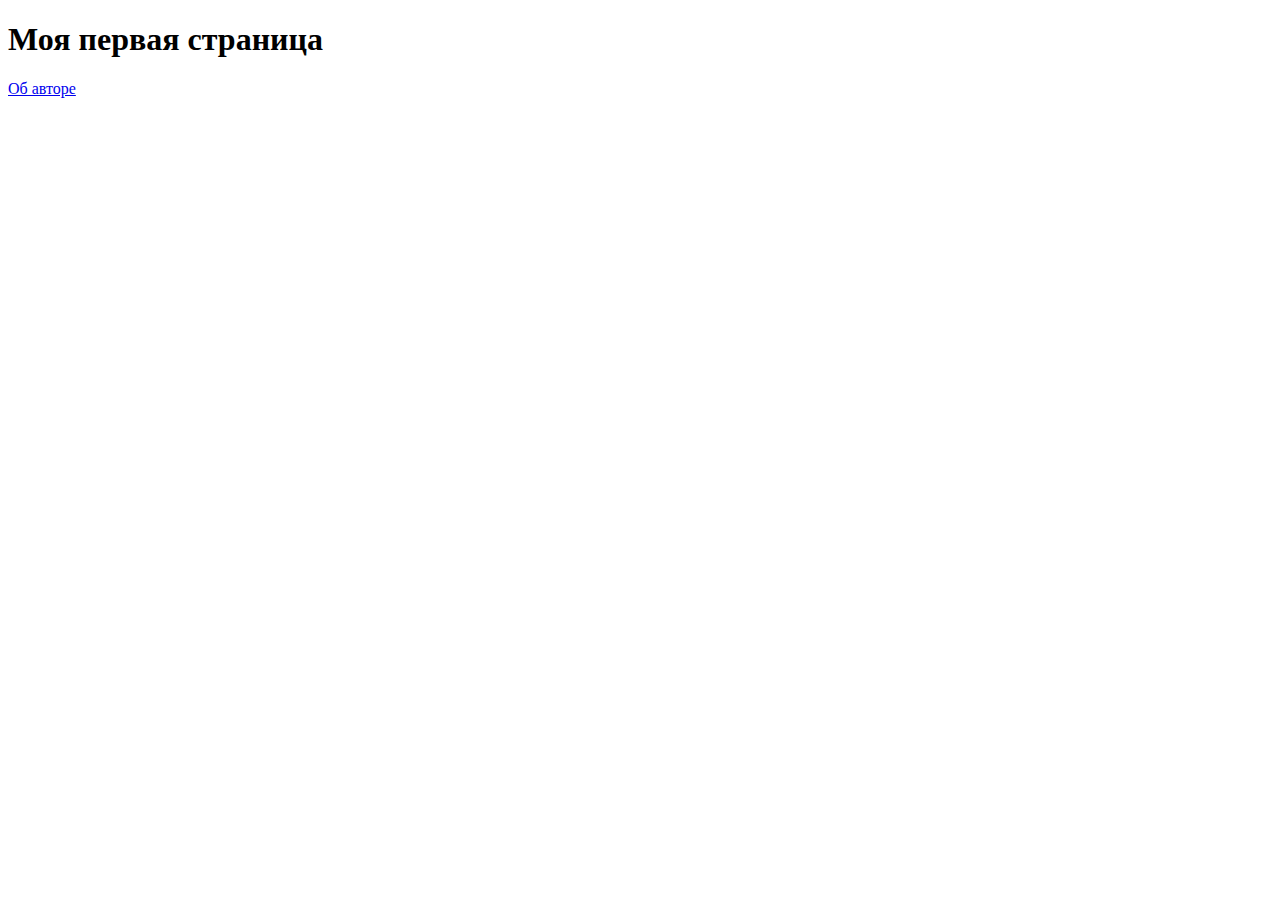
==== index.html @ d6706327 "did second homework" ====
<!DOCTYPE html>
<html lang="en">
  <head>
    <meta charset="UTF-8" />
    <title>Title</title>
  </head>
  <body>
    <h1>Моя первая страница</h1>
    <p><a href="about/index.html">Об авторе</a></p>
  </body>
</html>
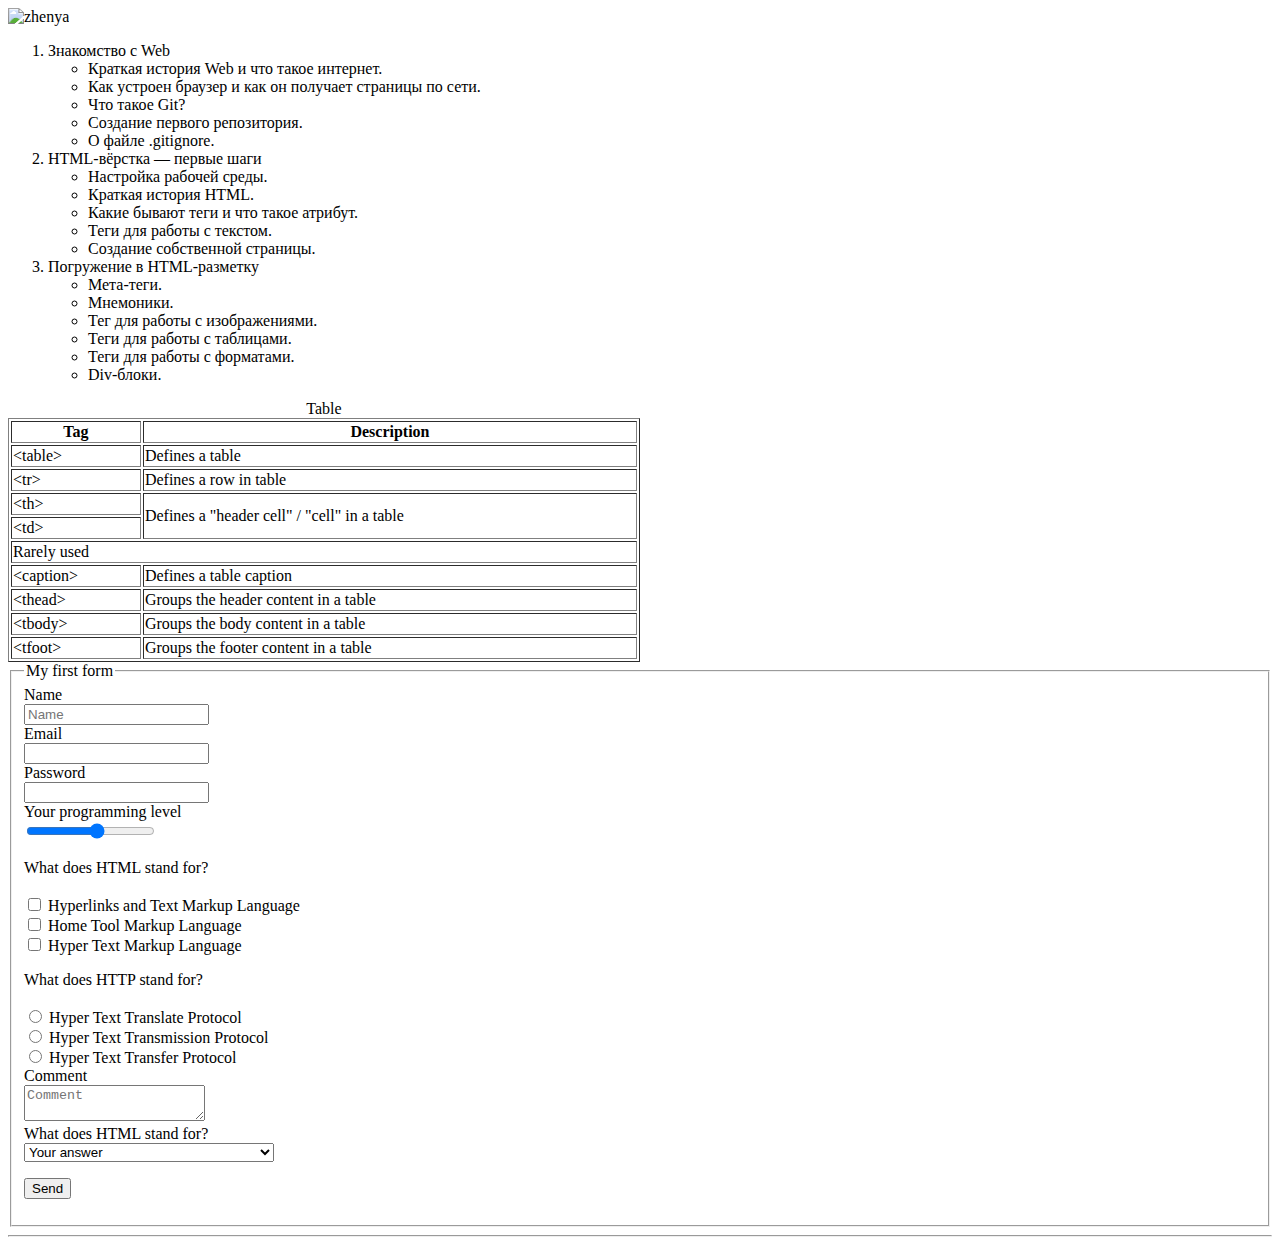
==== commit d205c85d: "did the third homework" ====
--- a/index.html
+++ b/index.html
@@ -1,11 +1,214 @@
 <!DOCTYPE html>
-<html lang="en">
+<html lang="ru">
   <head>
     <meta charset="UTF-8" />
-    <title>Title</title>
+    <meta name="description" content="IT school from Belarus" />
+    <meta name="keywords" content="HTML, CSS, JavaScript" />
+    <meta name="author" content="Dmitry" />
+    <meta name="viewport" content="width=device-width, initial-scale=1.0" />
+    <title>Lesson 3</title>
   </head>
   <body>
-    <h1>Моя первая страница</h1>
-    <p><a href="about/index.html">Об авторе</a></p>
+    <img
+      src="https://res.cloudinary.com/intellectfox/image/upload/v1643025733/content/zhenya_silyukov_epdeg7.jpg"
+      alt="zhenya"
+    />
+    <ol>
+      <li>
+        Знакомство с Web
+        <ul>
+          <li>Краткая история Web и что такое интернет.</li>
+          <li>Как устроен браузер и как он получает страницы по сети.</li>
+          <li>Что такое Git?</li>
+          <li>Создание первого репозитория.</li>
+          <li>О файле .gitignore.</li>
+        </ul>
+      </li>
+      <li>
+        HTML-вёрстка — первые шаги
+        <ul>
+          <li>Настройка рабочей среды.</li>
+          <li>Краткая история HTML.</li>
+          <li>Какие бывают теги и что такое атрибут.</li>
+          <li>Теги для работы с текстом.</li>
+          <li>Создание собственной страницы.</li>
+        </ul>
+      </li>
+      <li>
+        Погружение в HTML-разметку
+        <ul>
+          <li>Мета-теги.</li>
+          <li>Мнемоники.</li>
+          <li>Тег для работы с изображениями.</li>
+          <li>Теги для работы с таблицами.</li>
+          <li>Теги для работы с форматами.</li>
+          <li>Div-блоки.</li>
+        </ul>
+      </li>
+    </ol>
+    <table border="1" width="50%">
+      <caption>
+        Table
+      </caption>
+      <thead>
+        <tr>
+          <th>Tag</th>
+          <th>Description</th>
+        </tr>
+      </thead>
+      <tbody>
+        <tr>
+          <td>&#60;table&#62;</td>
+          <td>Defines a table</td>
+        </tr>
+        <tr>
+          <td>&#60;tr&#62;</td>
+          <td>Defines a row in table</td>
+        </tr>
+        <tr>
+          <td>&#60;th&#62;</td>
+          <td rowspan="2">Defines a "header cell" / "cell" in a table</td>
+        </tr>
+        <tr>
+          <td>&#60;td&#62;</td>
+        </tr>
+        <tr>
+          <td colspan="2">Rarely used</td>
+        </tr>
+        <tr>
+          <td>&#60;caption&#62;</td>
+          <td>Defines a table caption</td>
+        </tr>
+        <tr>
+          <td>&#60;thead&#62;</td>
+          <td>Groups the header content in a table</td>
+        </tr>
+        <tr>
+          <td>&#60;tbody&#62;</td>
+          <td>Groups the body content in a table</td>
+        </tr>
+        <tr>
+          <td>&#60;tfoot&#62;</td>
+          <td>Groups the footer content in a table</td>
+        </tr>
+      </tbody>
+    </table>
+    <form action="/" method="GET">
+      <fieldset>
+        <legend>My first form</legend>
+        <div>
+          <label for="name">Name</label><br />
+          <input
+            id="name"
+            name="name"
+            type="text"
+            placeholder="Name"
+            required
+          />
+        </div>
+        <div>
+          <label for="email">Email</label><br />
+          <input id="email" name="email" type="email" required />
+        </div>
+        <div>
+          <label for="password">Password</label><br />
+          <input id="password" name="password" type="text" required />
+        </div>
+        <div>
+          <label for="level">Your programming level</label><br />
+          <input id="level" name="level" type="range" min="1" max="10" />
+        </div>
+        <p>
+          What does HTML stand for?<br />
+          <br />
+          <input
+            id="hyperlinks-and-text-markup-language"
+            name="language"
+            type="checkbox"
+            value="1"
+          />
+          <label for="hyperlinks-and-text-markup-language"
+            >Hyperlinks and Text Markup Language</label
+          ><br />
+          <input
+            id="home-tool-markup-language"
+            name="language"
+            type="checkbox"
+            value="2"
+          />
+          <label for="home-tool-markup-language"
+            >Home Tool Markup Language</label
+          ><br />
+          <input
+            id="hyper-text-markup-language"
+            name="language"
+            type="checkbox"
+            value="3"
+          />
+          <label for="hyper-text-markup-language"
+            >Hyper Text Markup Language</label
+          >
+        </p>
+
+        <div>
+          What does HTTP stand for?<br />
+          <br />
+          <input
+            id="hyper-text-translate-protocol"
+            name="protocol"
+            type="radio"
+            value="1"
+          />
+          <label for="hyper-text-translate-protocol"
+            >Hyper Text Translate Protocol</label
+          ><br />
+          <input
+            id="hyper-text-transmission-protocol"
+            name="protocol"
+            type="radio"
+            value="2"
+          />
+          <label for="hyper-text-transmission-protocol"
+            >Hyper Text Transmission Protocol</label
+          ><br />
+          <input
+            id="hyper-text-transfer-protocol"
+            name="protocol"
+            type="radio"
+            value="3"
+          />
+          <label for="hyper-text-transfer-protocol"
+            >Hyper Text Transfer Protocol</label
+          >
+        </div>
+        <div>
+          <label for="comment">Comment</label><br />
+          <textarea
+            id="comment"
+            name="comment"
+            maxlength="500"
+            placeholder="Comment"
+          ></textarea>
+        </div>
+        <div>
+          <label for="what-does-HTML-stand-for?"
+            >What does HTML stand for?</label
+          ><br />
+          <select
+            name="what-does-HTML-stand-for?"
+            id="what-does-HTML-stand-for?"
+          >
+            <option disabled selected>Your answer</option>
+            <option value="1">Hyperlinks and Text Markup Language</option>
+            <option value="2">Home Tool Markup Language</option>
+            <option value="3">Hyper Text Markup Language</option>
+          </select>
+        </div>
+        <p>
+          <button type="submit">Send</button>
+        </p>
+      </fieldset>
+    </form>
+    <hr />
   </body>
-</html>
+</html>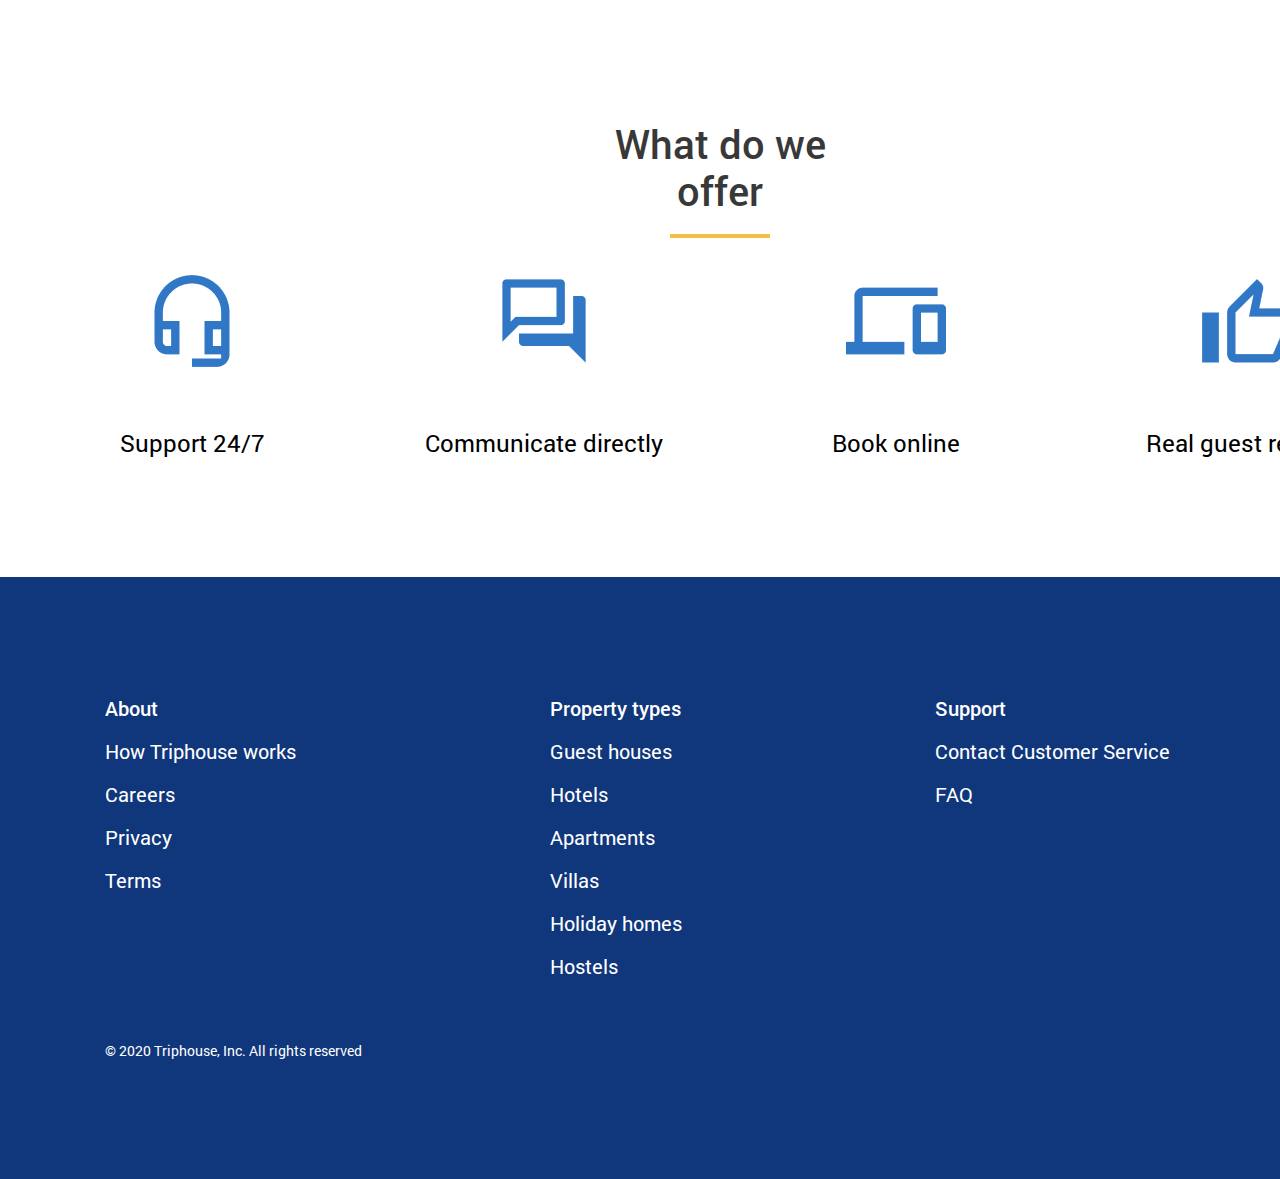
==== commit 054fb7c4: "fixed bugs" ====
--- a/index.html
+++ b/index.html
@@ -1,214 +1,74 @@
 <!DOCTYPE html>
-<html lang="ru">
+<html lang="en">
   <head>
     <meta charset="UTF-8" />
-    <meta name="description" content="IT school from Belarus" />
-    <meta name="keywords" content="HTML, CSS, JavaScript" />
     <meta name="author" content="Dmitry" />
-    <meta name="viewport" content="width=device-width, initial-scale=1.0" />
-    <title>Lesson 3</title>
+    <link rel="stylesheet" href="styles/style.css" />
+    <title>TripHouse</title>
   </head>
   <body>
-    <img
-      src="https://res.cloudinary.com/intellectfox/image/upload/v1643025733/content/zhenya_silyukov_epdeg7.jpg"
-      alt="zhenya"
-    />
-    <ol>
-      <li>
-        Знакомство с Web
-        <ul>
-          <li>Краткая история Web и что такое интернет.</li>
-          <li>Как устроен браузер и как он получает страницы по сети.</li>
-          <li>Что такое Git?</li>
-          <li>Создание первого репозитория.</li>
-          <li>О файле .gitignore.</li>
-        </ul>
-      </li>
-      <li>
-        HTML-вёрстка — первые шаги
-        <ul>
-          <li>Настройка рабочей среды.</li>
-          <li>Краткая история HTML.</li>
-          <li>Какие бывают теги и что такое атрибут.</li>
-          <li>Теги для работы с текстом.</li>
-          <li>Создание собственной страницы.</li>
-        </ul>
-      </li>
-      <li>
-        Погружение в HTML-разметку
-        <ul>
-          <li>Мета-теги.</li>
-          <li>Мнемоники.</li>
-          <li>Тег для работы с изображениями.</li>
-          <li>Теги для работы с таблицами.</li>
-          <li>Теги для работы с форматами.</li>
-          <li>Div-блоки.</li>
-        </ul>
-      </li>
-    </ol>
-    <table border="1" width="50%">
-      <caption>
-        Table
-      </caption>
-      <thead>
-        <tr>
-          <th>Tag</th>
-          <th>Description</th>
-        </tr>
-      </thead>
-      <tbody>
-        <tr>
-          <td>&#60;table&#62;</td>
-          <td>Defines a table</td>
-        </tr>
-        <tr>
-          <td>&#60;tr&#62;</td>
-          <td>Defines a row in table</td>
-        </tr>
-        <tr>
-          <td>&#60;th&#62;</td>
-          <td rowspan="2">Defines a "header cell" / "cell" in a table</td>
-        </tr>
-        <tr>
-          <td>&#60;td&#62;</td>
-        </tr>
-        <tr>
-          <td colspan="2">Rarely used</td>
-        </tr>
-        <tr>
-          <td>&#60;caption&#62;</td>
-          <td>Defines a table caption</td>
-        </tr>
-        <tr>
-          <td>&#60;thead&#62;</td>
-          <td>Groups the header content in a table</td>
-        </tr>
-        <tr>
-          <td>&#60;tbody&#62;</td>
-          <td>Groups the body content in a table</td>
-        </tr>
-        <tr>
-          <td>&#60;tfoot&#62;</td>
-          <td>Groups the footer content in a table</td>
-        </tr>
-      </tbody>
-    </table>
-    <form action="/" method="GET">
-      <fieldset>
-        <legend>My first form</legend>
-        <div>
-          <label for="name">Name</label><br />
-          <input
-            id="name"
-            name="name"
-            type="text"
-            placeholder="Name"
-            required
-          />
+    <div class="advantages">
+      <h2 class="item-title">What do we offer</h2>
+      <div class="wrapper">
+        <div class="block">
+          <div class="item-icon">
+            <img src="media/headphones.png" alt="headphones" />
+          </div>
+          <p class="item-title-block">Support 24/7</p>
         </div>
-        <div>
-          <label for="email">Email</label><br />
-          <input id="email" name="email" type="email" required />
+        <div class="block">
+          <div class="item-icon">
+            <img src="media/message.png" alt="message" />
+          </div>
+          <p class="item-title-block">Communicate directly</p>
         </div>
-        <div>
-          <label for="password">Password</label><br />
-          <input id="password" name="password" type="text" required />
+        <div class="block">
+          <div class="item-icon">
+            <img src="media/pc.png" alt="pc" />
+          </div>
+          <p class="item-title-block">Book online</p>
         </div>
-        <div>
-          <label for="level">Your programming level</label><br />
-          <input id="level" name="level" type="range" min="1" max="10" />
+        <div class="block">
+          <div class="item-icon">
+            <img src="media/like.png" alt="like" />
+          </div>
+          <p class="item-title-block">Real guest reviews</p>
         </div>
-        <p>
-          What does HTML stand for?<br />
-          <br />
-          <input
-            id="hyperlinks-and-text-markup-language"
-            name="language"
-            type="checkbox"
-            value="1"
-          />
-          <label for="hyperlinks-and-text-markup-language"
-            >Hyperlinks and Text Markup Language</label
-          ><br />
-          <input
-            id="home-tool-markup-language"
-            name="language"
-            type="checkbox"
-            value="2"
-          />
-          <label for="home-tool-markup-language"
-            >Home Tool Markup Language</label
-          ><br />
-          <input
-            id="hyper-text-markup-language"
-            name="language"
-            type="checkbox"
-            value="3"
-          />
-          <label for="hyper-text-markup-language"
-            >Hyper Text Markup Language</label
-          >
-        </p>
-
-        <div>
-          What does HTTP stand for?<br />
-          <br />
-          <input
-            id="hyper-text-translate-protocol"
-            name="protocol"
-            type="radio"
-            value="1"
-          />
-          <label for="hyper-text-translate-protocol"
-            >Hyper Text Translate Protocol</label
-          ><br />
-          <input
-            id="hyper-text-transmission-protocol"
-            name="protocol"
-            type="radio"
-            value="2"
-          />
-          <label for="hyper-text-transmission-protocol"
-            >Hyper Text Transmission Protocol</label
-          ><br />
-          <input
-            id="hyper-text-transfer-protocol"
-            name="protocol"
-            type="radio"
-            value="3"
-          />
-          <label for="hyper-text-transfer-protocol"
-            >Hyper Text Transfer Protocol</label
-          >
+      </div>
+    </div>
+    <div class="footer">
+      <div class="footer-wrapper">
+        <div class="footer-item">
+          <div class="list">
+            <ul class="list-item">
+              <li class="item-flex-title">About</li>
+              <li class="item-flex">How Triphouse works</li>
+              <li class="item-flex">Careers</li>
+              <li class="item-flex">Privacy</li>
+              <li class="item-flex">Terms</li>
+            </ul>
+            <ul class="list-item">
+              <li class="item-flex-title">Property types</li>
+              <li class="item-flex">Guest houses</li>
+              <li class="item-flex">Hotels</li>
+              <li class="item-flex">Apartments</li>
+              <li class="item-flex">Villas</li>
+              <li class="item-flex">Holiday homes</li>
+              <li class="item-flex">Hostels</li>
+            </ul>
+            <ul class="list-item">
+              <li class="item-flex-title">Support</li>
+              <li class="item-flex">Contact Customer Service</li>
+              <li class="item-flex">FAQ</li>
+            </ul>
+          </div>
         </div>
-        <div>
-          <label for="comment">Comment</label><br />
-          <textarea
-            id="comment"
-            name="comment"
-            maxlength="500"
-            placeholder="Comment"
-          ></textarea>
+        <div class="title">
+          <p class="title-item">
+            &#169; 2020 Triphouse, Inc. All rights reserved
+          </p>
         </div>
-        <div>
-          <label for="what-does-HTML-stand-for?"
-            >What does HTML stand for?</label
-          ><br />
-          <select
-            name="what-does-HTML-stand-for?"
-            id="what-does-HTML-stand-for?"
-          >
-            <option disabled selected>Your answer</option>
-            <option value="1">Hyperlinks and Text Markup Language</option>
-            <option value="2">Home Tool Markup Language</option>
-            <option value="3">Hyper Text Markup Language</option>
-          </select>
-        </div>
-        <p>
-          <button type="submit">Send</button>
-        </p>
-      </fieldset>
-    </form>
-    <hr />
+      </div>
+    </div>
   </body>
-</html>+</html>
--- a/styles/style.css
+++ b/styles/style.css
@@ -0,0 +1,114 @@
+@import url(../styles/fonts-css.css);
+
+* {
+  box-sizing: border-box;
+  margin: 0;
+  padding: 0;
+  font-family: "Roboto", sans-serif;
+}
+
+/*блок advantages*/
+.advantages {
+  width: 1440px;
+  background: #ffffff;
+  padding: 120px 16px;
+  margin: 0 auto;
+}
+
+.item-title {
+  color: #383838;
+  margin: 0 auto 104px;
+  width: 306px;
+  height: 47px;
+  text-align: center;
+  font-weight: 500;
+  font-size: 40px;
+  line-height: 47px;
+}
+
+h2::after {
+  content: "";
+  display: block;
+  width: 100px;
+  height: 4px;
+  background: #f5bd41;
+  margin: 20px 0 0 103px;
+}
+
+.wrapper {
+  display: flex;
+}
+
+.block {
+  width: 25%;
+}
+
+.item-icon {
+  width: 100px;
+  height: 100px;
+  margin: 0 auto;
+  display: flex;
+  justify-content: center;
+  align-items: center;
+}
+
+.item-title-block {
+  text-align: center;
+  margin-top: 58px;
+  font-weight: 400;
+  font-size: 24px;
+  line-height: 28px;
+}
+
+/*блок footer*/
+.footer {
+  width: 1440px;
+  margin: 0 auto;
+  background-color: #10367c;
+  color: #ffffff;
+}
+
+.footer-wrapper {
+  padding: 120px 270px 120px 105px;
+}
+
+.footer-item {
+  display: flex;
+}
+
+.list {
+  width: 1440px;
+  margin: 0 auto;
+  display: flex;
+  justify-content: space-between;
+}
+
+.list-item {
+  display: flex;
+  flex-direction: column;
+  list-style: none;
+}
+
+.item-flex {
+  margin: 20px 0 0 0;
+  font-weight: 400;
+  font-size: 20px;
+  line-height: 23px;
+  text-align: justify;
+}
+
+.item-flex-title {
+  font-weight: 500;
+  font-size: 20px;
+  line-height: 23px;
+  text-align: justify;
+}
+
+.title {
+  margin-top: 65px;
+}
+
+.title-item {
+  font-size: 14px;
+  line-height: 16px;
+}
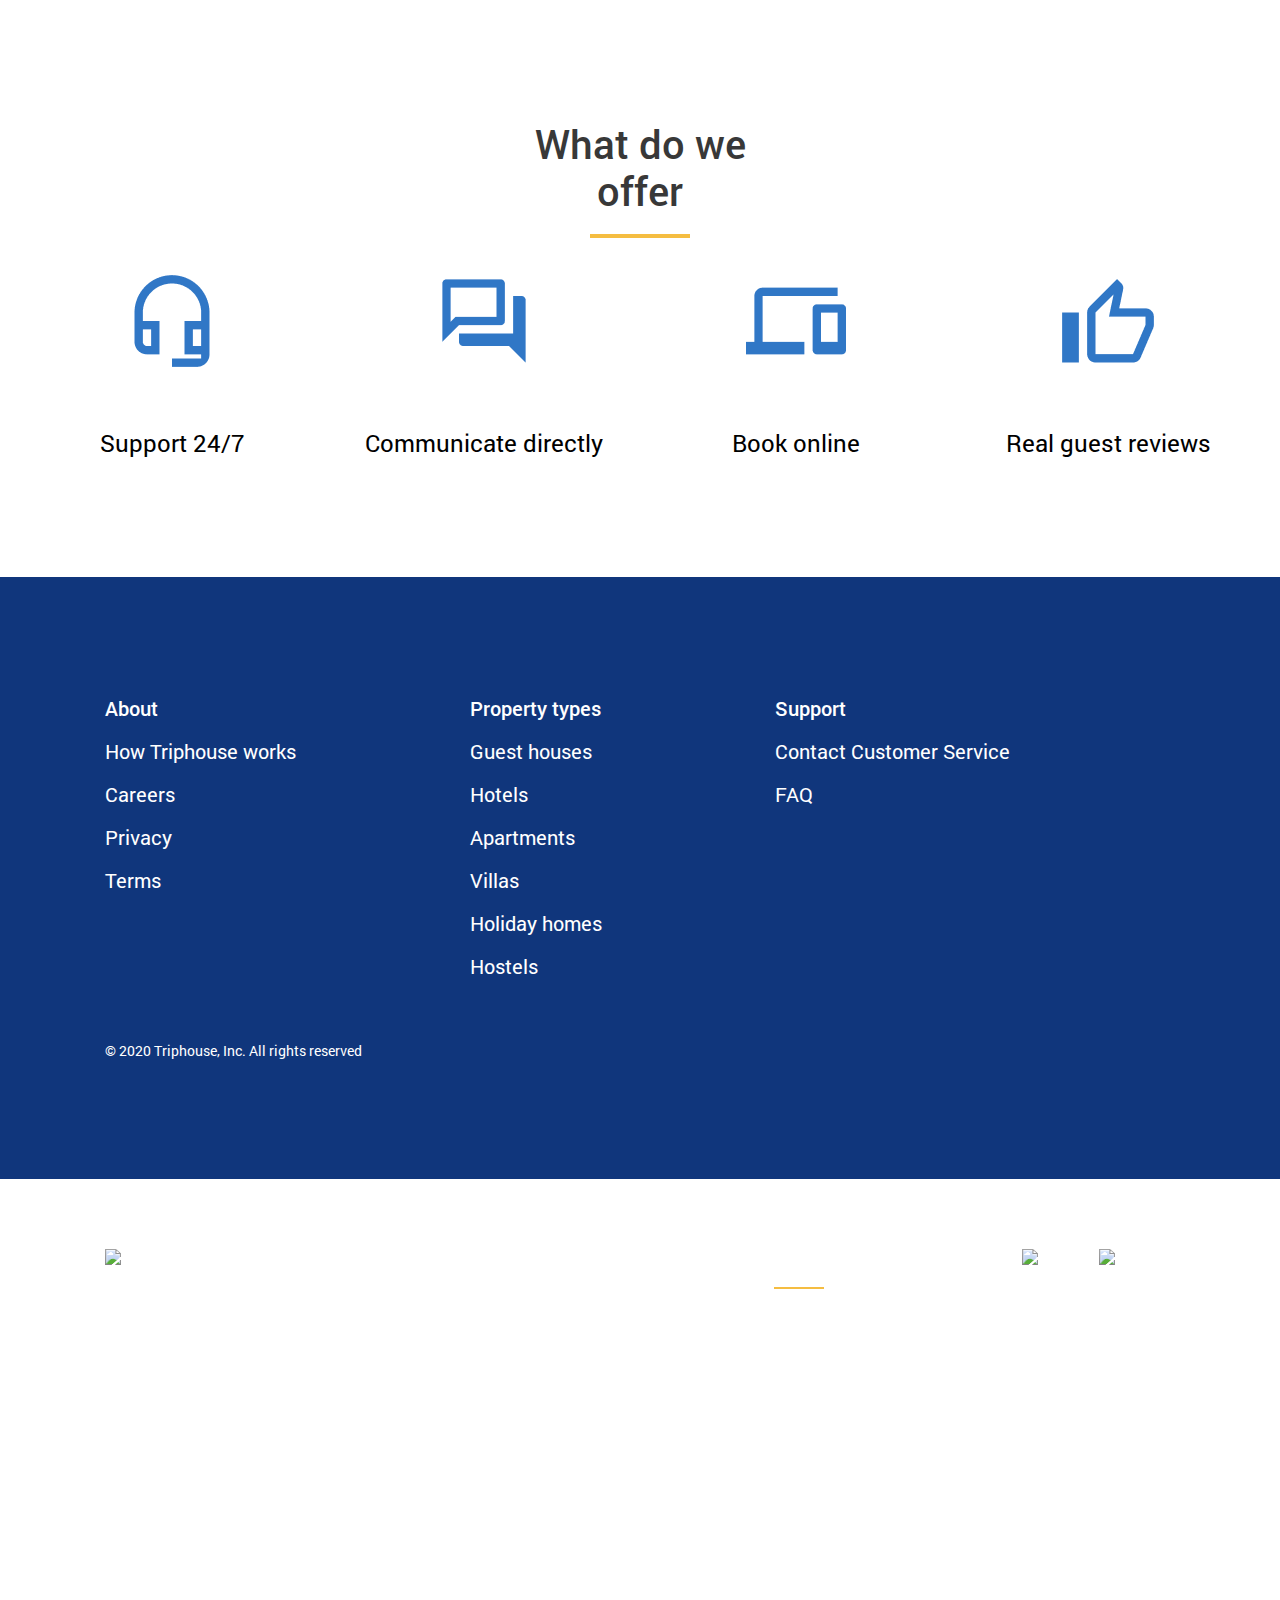
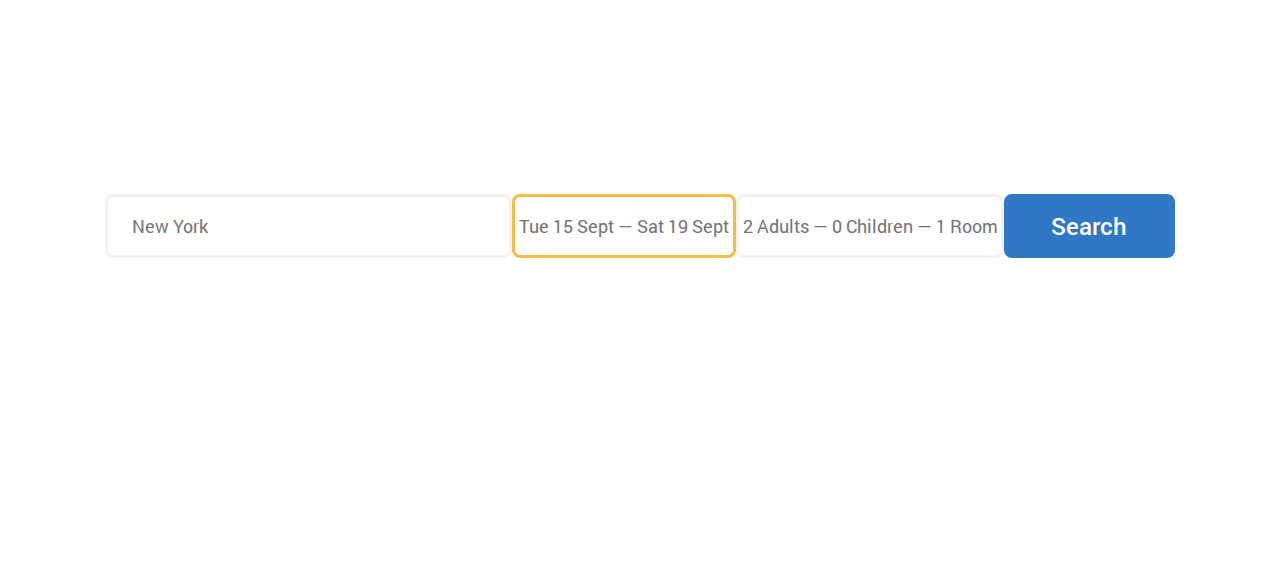
==== commit 84ae0087: "did 6 dz" ====
--- a/index.html
+++ b/index.html
@@ -70,5 +70,66 @@
         </div>
       </div>
     </div>
+    <div class="block_site">
+      <div class="header">
+        <div class="header_logo">
+          <img class="logo" src="media/logo_vector.png" alt="logo" />
+        </div>
+        <div class="header_right_content">
+          <div class="header_links">
+            <a class="stays" href="#">Stays</a>
+            <a class="attractions" href="#">Attractions</a>
+          </div>
+          <div class="header_icons">
+            <img class="night-icon" src="media/night.png" alt="night" />
+            <img
+              class="account-circle"
+              src="media/accountCircle.png"
+              alt="account"
+            />
+          </div>
+        </div>
+      </div>
+      <div class="page">
+        <h1 class="name-page">
+          Discover stays<br />
+          to live, work or just relax
+        </h1>
+        <div class="l-page">
+          <label class="label_page" for="home"
+            >Your destination or hotel name</label
+          >
+          <label class="label_page" for="home">Check-in - Check-out</label>
+        </div>
+        <div class="i-page">
+          <input
+            class="in_page"
+            id="home"
+            name="home"
+            type="text"
+            placeholder="New York"
+          />
+          <input
+            class="in_page_date"
+            id="date"
+            name="date"
+            type="text"
+            placeholder="Tue 15 Sept — Sat 19 Sept"
+          />
+          <input
+            class="in_page_hotel"
+            id="name"
+            name="name"
+            type="text"
+            placeholder="2 Adults — 0 Children — 1 Room"
+          />
+          <button type="submit" class="search">Search</button>
+        </div>
+        <div class="group_img">
+          <a class="sprite sprite_1" href="#"></a>
+          <a class="sprite sprite_2" href="#"></a>
+        </div>
+      </div>
+    </div>
   </body>
 </html>
--- a/styles/style.css
+++ b/styles/style.css
@@ -9,7 +9,7 @@
 
 /*блок advantages*/
 .advantages {
-  width: 1440px;
+  /*width: 1440px;*/
   background: #ffffff;
   padding: 120px 16px;
   margin: 0 auto;
@@ -62,7 +62,7 @@
 
 /*блок footer*/
 .footer {
-  width: 1440px;
+  /*width: 1440px;*/
   margin: 0 auto;
   background-color: #10367c;
   color: #ffffff;
@@ -112,3 +112,198 @@
   font-size: 14px;
   line-height: 16px;
 }
+
+/*блок block_site*/
+.block_site {
+  background-image: url("../media/background.png");
+  background-repeat: no-repeat;
+  background-position: center;
+  background-size: 100%;
+  min-height: 1000px;
+  /*width: 1900px;*/
+  padding: 50px 105px 120px 105px;
+}
+
+.header {
+  /*height: 46px;*/
+  display: flex;
+  justify-content: space-between;
+  color: #ffffff;
+}
+
+.header_logo {
+  display: flex;
+}
+
+.logo {
+  margin: auto 0;
+}
+
+.stays {
+  color: #ffffff;
+  font-weight: 400;
+}
+
+.attractions {
+  color: #ffffff;
+  text-decoration: solid;
+  font-weight: 400;
+}
+
+.header_right_content {
+  display: flex;
+  align-items: center;
+}
+
+.header_links {
+  display: flex;
+  margin-right: 48px;
+}
+
+.stays {
+  margin-right: 24px;
+  text-decoration: none;
+  margin-top: 14px;
+  font-weight: 400;
+  font-size: 24px;
+}
+
+.stays::after {
+  content: "";
+  display: block;
+  width: 50px;
+  height: 2px;
+  background: #f5bd41;
+  margin: 12px auto 0;
+}
+
+.attractions {
+  margin-top: 14px;
+  font-weight: 400;
+  font-size: 24px;
+}
+
+.header_icons {
+  display: flex;
+  align-items: center;
+}
+
+.night-icon {
+  margin-right: 24px;
+}
+
+.page {
+}
+
+.name-page {
+  margin-top: 200px;
+  font-weight: 500;
+  color: #ffffff;
+  font-size: 50px;
+  line-height: 59px;
+}
+
+.l-page {
+  display: flex;
+  color: #ffffff;
+  margin-top: 100px;
+}
+
+.label_page {
+  display: flex;
+  margin-right: 417px;
+  margin-left: 24px;
+  font-weight: 400;
+  font-size: 18px;
+  line-height: 21px;
+  text-align: center;
+}
+
+.i-page {
+  display: flex;
+  margin-top: 24px;
+  background-color: #ffffff;
+  border-radius: 8px;
+}
+
+.in_page {
+  display: flex;
+  background-color: #ffffff;
+  border: 3px solid #f3f3f4;
+  border-radius: 8px;
+  width: 38%;
+  height: 64px;
+  font-weight: 400;
+  font-size: 18px;
+  line-height: 21px;
+  text-align: start;
+  color: #383838;
+  padding-left: 24px;
+}
+
+.in_page_date {
+  display: flex;
+  background-color: #ffffff;
+  border: 3px solid #f5bd41;
+  border-radius: 8px;
+  width: 21%;
+  height: 64px;
+  font-weight: 400;
+  font-size: 18px;
+  line-height: 21px;
+  text-align: center;
+  color: #383838;
+}
+
+.in_page_hotel {
+  display: flex;
+  background-color: #ffffff;
+  border: 3px solid #f3f3f4;
+  border-radius: 8px;
+  width: 25%;
+  height: 64px;
+  font-weight: 400;
+  font-size: 18px;
+  line-height: 21px;
+  text-align: center;
+  color: #383838;
+}
+
+.search {
+  display: flex;
+  justify-content: center;
+  align-items: center;
+  background-color: #3077c6;
+  color: #ffffff;
+  border: 3px solid #3077c6;
+  border-radius: 8px;
+  width: 16%;
+  font-weight: 500;
+  font-size: 24px;
+  line-height: 28px;
+}
+
+.group_img {
+  display: flex;
+  justify-content: center;
+  margin-top: 120px;
+}
+
+.sprite {
+  background-image: url(../media/spritesheet.png);
+  background-repeat: no-repeat;
+  display: block;
+}
+
+.sprite_1 {
+  margin-right: 16px;
+  width: 135px;
+  height: 40px;
+  background-position: -16px -16px;
+}
+
+.sprite_2 {
+  width: 120px;
+  height: 40px;
+  background-position: -183px -16px;
+}
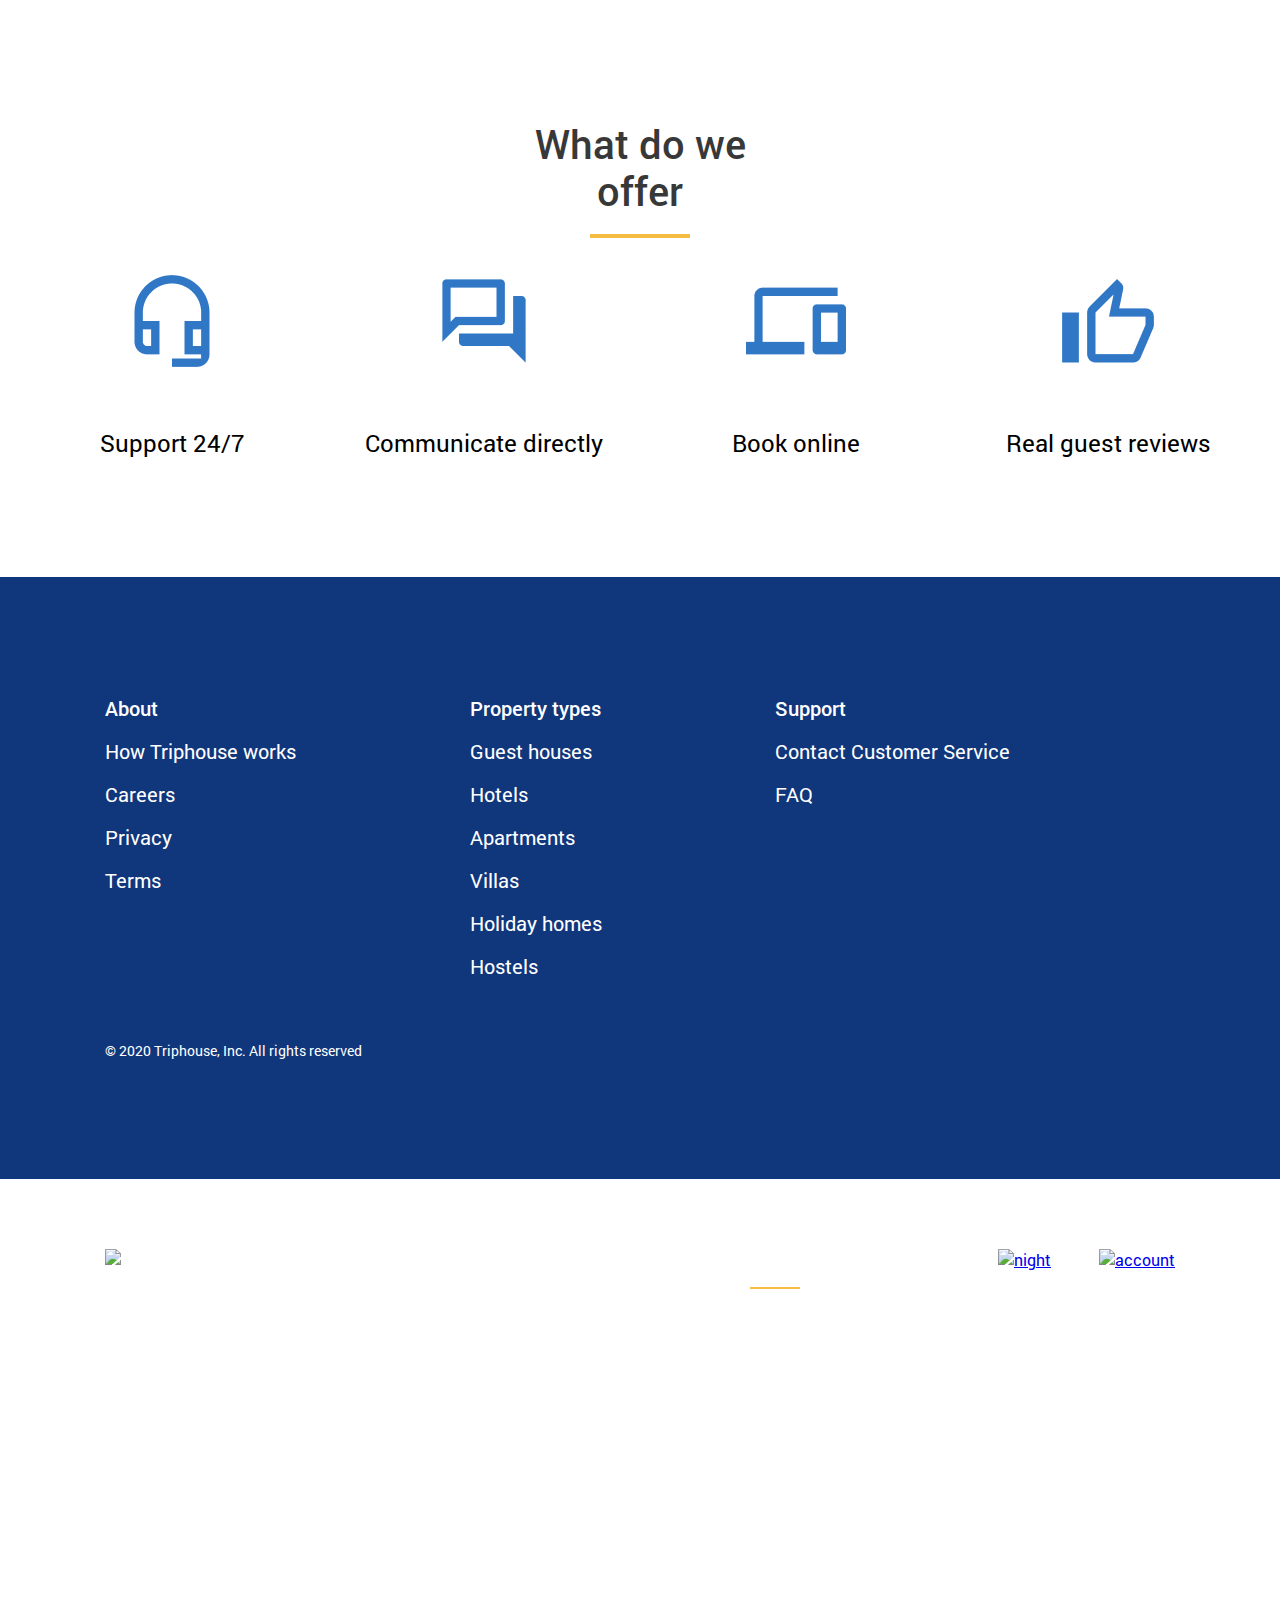
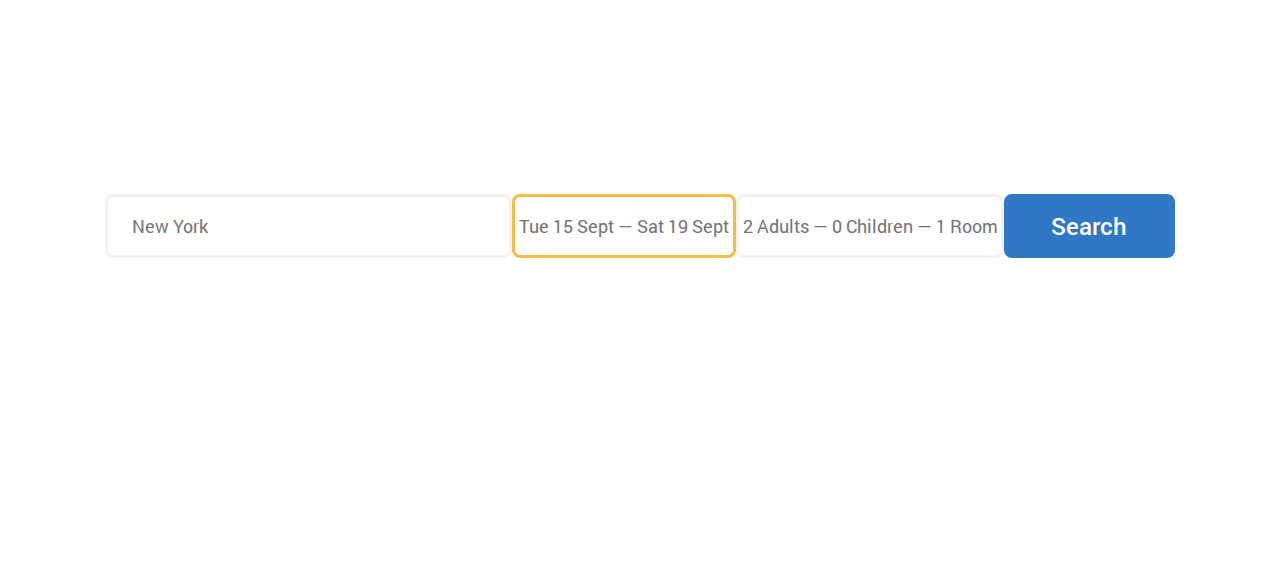
==== commit ce924361: "fixed bugs" ====
--- a/index.html
+++ b/index.html
@@ -71,7 +71,7 @@
       </div>
     </div>
     <div class="block_site">
-      <div class="header">
+      <nav class="header">
         <div class="header_logo">
           <img class="logo" src="media/logo_vector.png" alt="logo" />
         </div>
@@ -81,15 +81,18 @@
             <a class="attractions" href="#">Attractions</a>
           </div>
           <div class="header_icons">
-            <img class="night-icon" src="media/night.png" alt="night" />
-            <img
-              class="account-circle"
-              src="media/accountCircle.png"
-              alt="account"
-            />
+            <a class="night-icon" href="#">
+              <img class="night-icon" src="media/night.png" alt="night"
+            /></a>
+            <a class="account-circle" href="#"
+              ><img
+                class="account-circle"
+                src="media/accountCircle.png"
+                alt="account"
+            /></a>
           </div>
         </div>
-      </div>
+      </nav>
       <div class="page">
         <h1 class="name-page">
           Discover stays<br />
--- a/styles/style.css
+++ b/styles/style.css
@@ -120,12 +120,10 @@
   background-position: center;
   background-size: 100%;
   min-height: 1000px;
-  /*width: 1900px;*/
   padding: 50px 105px 120px 105px;
 }
 
 .header {
-  /*height: 46px;*/
   display: flex;
   justify-content: space-between;
   color: #ffffff;
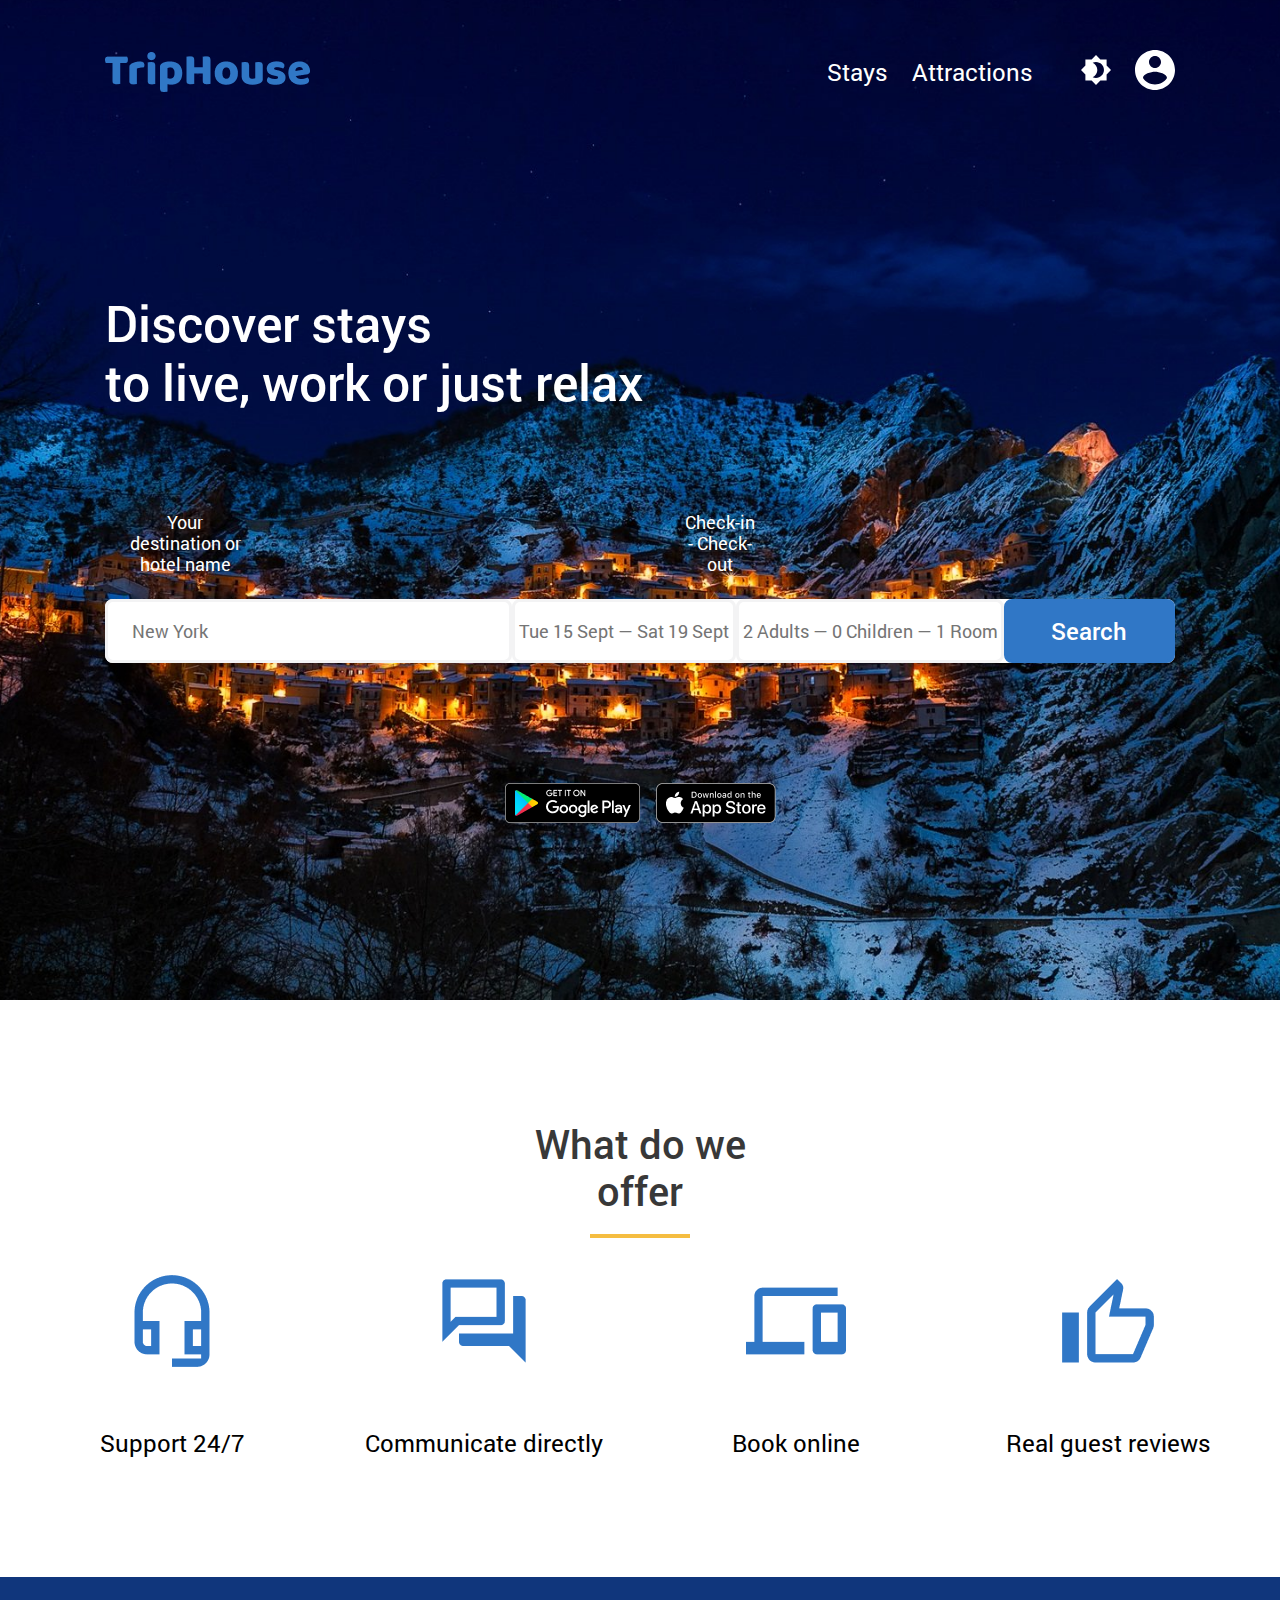
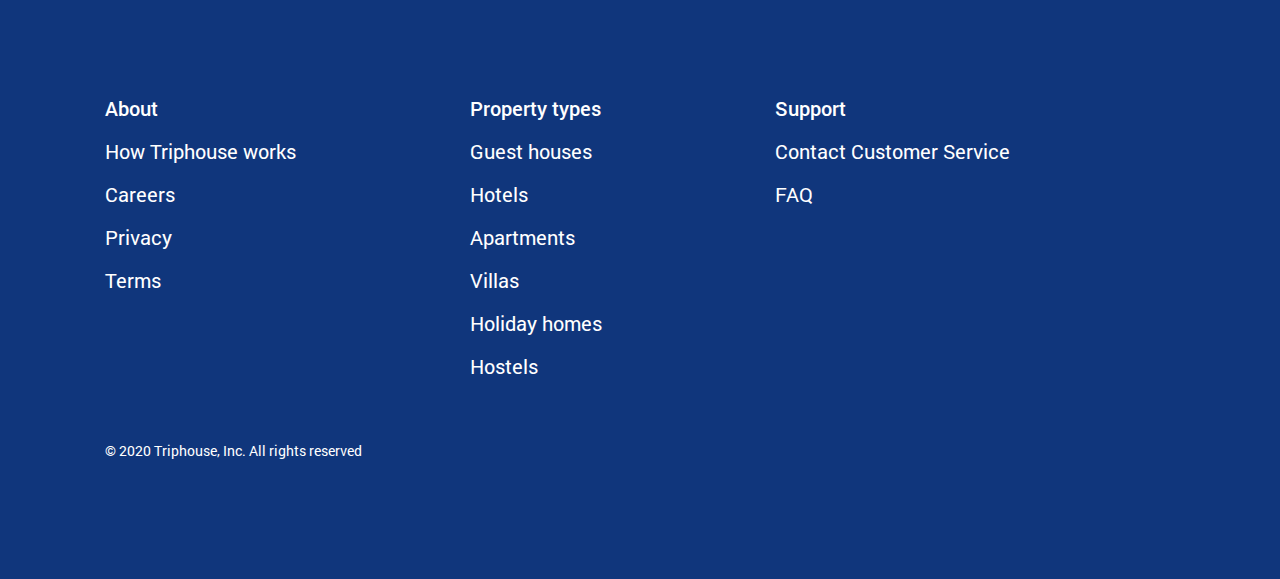
==== commit f30853b9: "fixed bugs v3" ====
--- a/index.html
+++ b/index.html
@@ -7,6 +7,87 @@
     <title>TripHouse</title>
   </head>
   <body>
+    <div class="header">
+      <nav class="header_menu">
+        <div class="header_logo">
+          <img class="logo" src="media/logo_vector.png" alt="logo" />
+        </div>
+        <div class="header_right_content">
+          <div class="header_links">
+            <a class="stays" href="#">Stays</a>
+            <a class="attractions" href="#">Attractions</a>
+          </div>
+          <div class="header_icons">
+            <a class="night-icon" href="#">
+              <svg
+                class="night-icon-moon"
+                width="30"
+                height="30"
+                viewBox="0 0 30 30"
+                xmlns="http://www.w3.org/2000/svg"
+              >
+                <path
+                  d="M25.6101 10.6101V4.38992H19.3899L15 0L10.6101 4.38992H4.38992V10.6101L0 15L4.38992 19.3899V25.6101H10.6101L15 30L19.3899 25.6101H25.6101V19.3899L30 15L25.6101 10.6101ZM15 22.9576C13.8196 22.9576 12.6923 22.6923 11.6844 22.2281C14.4164 20.9682 16.3263 18.2096 16.3263 15C16.3263 11.7905 14.4164 9.03183 11.6844 7.77188C12.6923 7.30769 13.8196 7.04244 15 7.04244C19.3899 7.04244 22.9576 10.6101 22.9576 15C22.9576 19.3899 19.3899 22.9576 15 22.9576Z"
+                />
+              </svg>
+            </a>
+            <a class="account-circle" href="#">
+              <svg
+                class="profile_circle"
+                width="40"
+                height="40"
+                viewBox="0 0 40 40"
+                xmlns="http://www.w3.org/2000/svg"
+              >
+                <path
+                  d="M20 0C8.96 0 0 8.96 0 20C0 31.04 8.96 40 20 40C31.04 40 40 31.04 40 20C40 8.96 31.04 0 20 0ZM20 6C23.32 6 26 8.68 26 12C26 15.32 23.32 18 20 18C16.68 18 14 15.32 14 12C14 8.68 16.68 6 20 6ZM20 34.4C15 34.4 10.58 31.84 8 27.96C8.06 23.98 16 21.8 20 21.8C23.98 21.8 31.94 23.98 32 27.96C29.42 31.84 25 34.4 20 34.4Z"
+                />
+              </svg>
+            </a>
+          </div>
+        </div>
+      </nav>
+      <div class="header_content">
+        <h1 class="name_content">
+          Discover stays<br />
+          to live, work or just relax
+        </h1>
+        <div class="l-page">
+          <label class="label_page" for="home"
+            >Your destination or hotel name</label
+          >
+          <label class="label_page" for="home">Check-in - Check-out</label>
+        </div>
+        <div class="i-page">
+          <input
+            class="in_page"
+            id="home"
+            name="home"
+            type="text"
+            placeholder="New York"
+          />
+          <input
+            class="in_page_date"
+            id="date"
+            name="date"
+            type="text"
+            placeholder="Tue 15 Sept — Sat 19 Sept"
+          />
+          <input
+            class="in_page_hotel"
+            id="name"
+            name="name"
+            type="text"
+            placeholder="2 Adults — 0 Children — 1 Room"
+          />
+          <button type="submit" class="search">Search</button>
+        </div>
+        <div class="group_img">
+          <a class="sprite sprite_1" href="#"></a>
+          <a class="sprite sprite_2" href="#"></a>
+        </div>
+      </div>
+    </div>
     <div class="advantages">
       <h2 class="item-title">What do we offer</h2>
       <div class="wrapper">
@@ -70,69 +151,5 @@
         </div>
       </div>
     </div>
-    <div class="block_site">
-      <nav class="header">
-        <div class="header_logo">
-          <img class="logo" src="media/logo_vector.png" alt="logo" />
-        </div>
-        <div class="header_right_content">
-          <div class="header_links">
-            <a class="stays" href="#">Stays</a>
-            <a class="attractions" href="#">Attractions</a>
-          </div>
-          <div class="header_icons">
-            <a class="night-icon" href="#">
-              <img class="night-icon" src="media/night.png" alt="night"
-            /></a>
-            <a class="account-circle" href="#"
-              ><img
-                class="account-circle"
-                src="media/accountCircle.png"
-                alt="account"
-            /></a>
-          </div>
-        </div>
-      </nav>
-      <div class="page">
-        <h1 class="name-page">
-          Discover stays<br />
-          to live, work or just relax
-        </h1>
-        <div class="l-page">
-          <label class="label_page" for="home"
-            >Your destination or hotel name</label
-          >
-          <label class="label_page" for="home">Check-in - Check-out</label>
-        </div>
-        <div class="i-page">
-          <input
-            class="in_page"
-            id="home"
-            name="home"
-            type="text"
-            placeholder="New York"
-          />
-          <input
-            class="in_page_date"
-            id="date"
-            name="date"
-            type="text"
-            placeholder="Tue 15 Sept — Sat 19 Sept"
-          />
-          <input
-            class="in_page_hotel"
-            id="name"
-            name="name"
-            type="text"
-            placeholder="2 Adults — 0 Children — 1 Room"
-          />
-          <button type="submit" class="search">Search</button>
-        </div>
-        <div class="group_img">
-          <a class="sprite sprite_1" href="#"></a>
-          <a class="sprite sprite_2" href="#"></a>
-        </div>
-      </div>
-    </div>
   </body>
 </html>
--- a/styles/style.css
+++ b/styles/style.css
@@ -1,4 +1,4 @@
-@import url(../styles/fonts-css.css);
+@import url("../styles/fonts-css.css");
 
 * {
   box-sizing: border-box;
@@ -114,7 +114,7 @@
 }
 
 /*блок block_site*/
-.block_site {
+.header {
   background-image: url("../media/background.png");
   background-repeat: no-repeat;
   background-position: center;
@@ -123,7 +123,7 @@
   padding: 50px 105px 120px 105px;
 }
 
-.header {
+.header_menu {
   display: flex;
   justify-content: space-between;
   color: #ffffff;
@@ -159,41 +159,80 @@
 }
 
 .stays {
-  margin-right: 24px;
+  position: relative;
+  margin: auto 24px;
   text-decoration: none;
-  margin-top: 14px;
   font-weight: 400;
   font-size: 24px;
 }
 
 .stays::after {
   content: "";
+  position: absolute;
+  left: 0;
   display: block;
-  width: 50px;
+  width: 0;
   height: 2px;
-  background: #f5bd41;
+  background-color: #f5bd41;
   margin: 12px auto 0;
+  transition: width 0.3s ease-out;
+}
+
+.stays:hover:after,
+.stays:focus:after {
+  width: 100%;
 }
 
 .attractions {
-  margin-top: 14px;
+  position: relative;
+  text-decoration: none;
+  margin: 0 auto;
   font-weight: 400;
   font-size: 24px;
 }
 
+.attractions::after {
+  content: "";
+  position: absolute;
+  left: 0;
+  display: block;
+  width: 0;
+  height: 2px;
+  background-color: #f5bd41;
+  margin: 12px auto 0;
+  transition: width 0.3s ease-out;
+}
+
+.attractions:hover:after,
+.attractions:focus:after {
+  width: 100%;
+}
+
 .header_icons {
   display: flex;
   align-items: center;
 }
 
-.night-icon {
+.night-icon-moon {
+  fill: #ffffff;
   margin-right: 24px;
 }
 
-.page {
-}
-
-.name-page {
+.night-icon-moon:hover,
+.night-icon-moon:focus {
+  fill: #f5bd41;
+}
+
+.profile_circle {
+  fill: #ffffff;
+}
+
+.profile_circle:hover,
+.profile_circle:focus {
+  fill: #f5bd41;
+}
+
+.name_content {
   margin-top: 200px;
   font-weight: 500;
   color: #ffffff;
@@ -239,10 +278,16 @@
   padding-left: 24px;
 }
 
+.in_page:focus {
+  border: 3px solid #f5bd41;
+  border-radius: 8px;
+  outline: none;
+}
+
 .in_page_date {
   display: flex;
   background-color: #ffffff;
-  border: 3px solid #f5bd41;
+  border: 3px solid #f3f3f4;
   border-radius: 8px;
   width: 21%;
   height: 64px;
@@ -253,6 +298,12 @@
   color: #383838;
 }
 
+.in_page_date:focus {
+  border: 3px solid #f5bd41;
+  border-radius: 8px;
+  outline: none;
+}
+
 .in_page_hotel {
   display: flex;
   background-color: #ffffff;
@@ -265,6 +316,12 @@
   line-height: 21px;
   text-align: center;
   color: #383838;
+}
+
+.in_page_hotel:focus {
+  border: 3px solid #f5bd41;
+  border-radius: 8px;
+  outline: none;
 }
 
 .search {
@@ -288,7 +345,7 @@
 }
 
 .sprite {
-  background-image: url(../media/spritesheet.png);
+  background-image: url("../media/spritesheet.png");
   background-repeat: no-repeat;
   display: block;
 }
